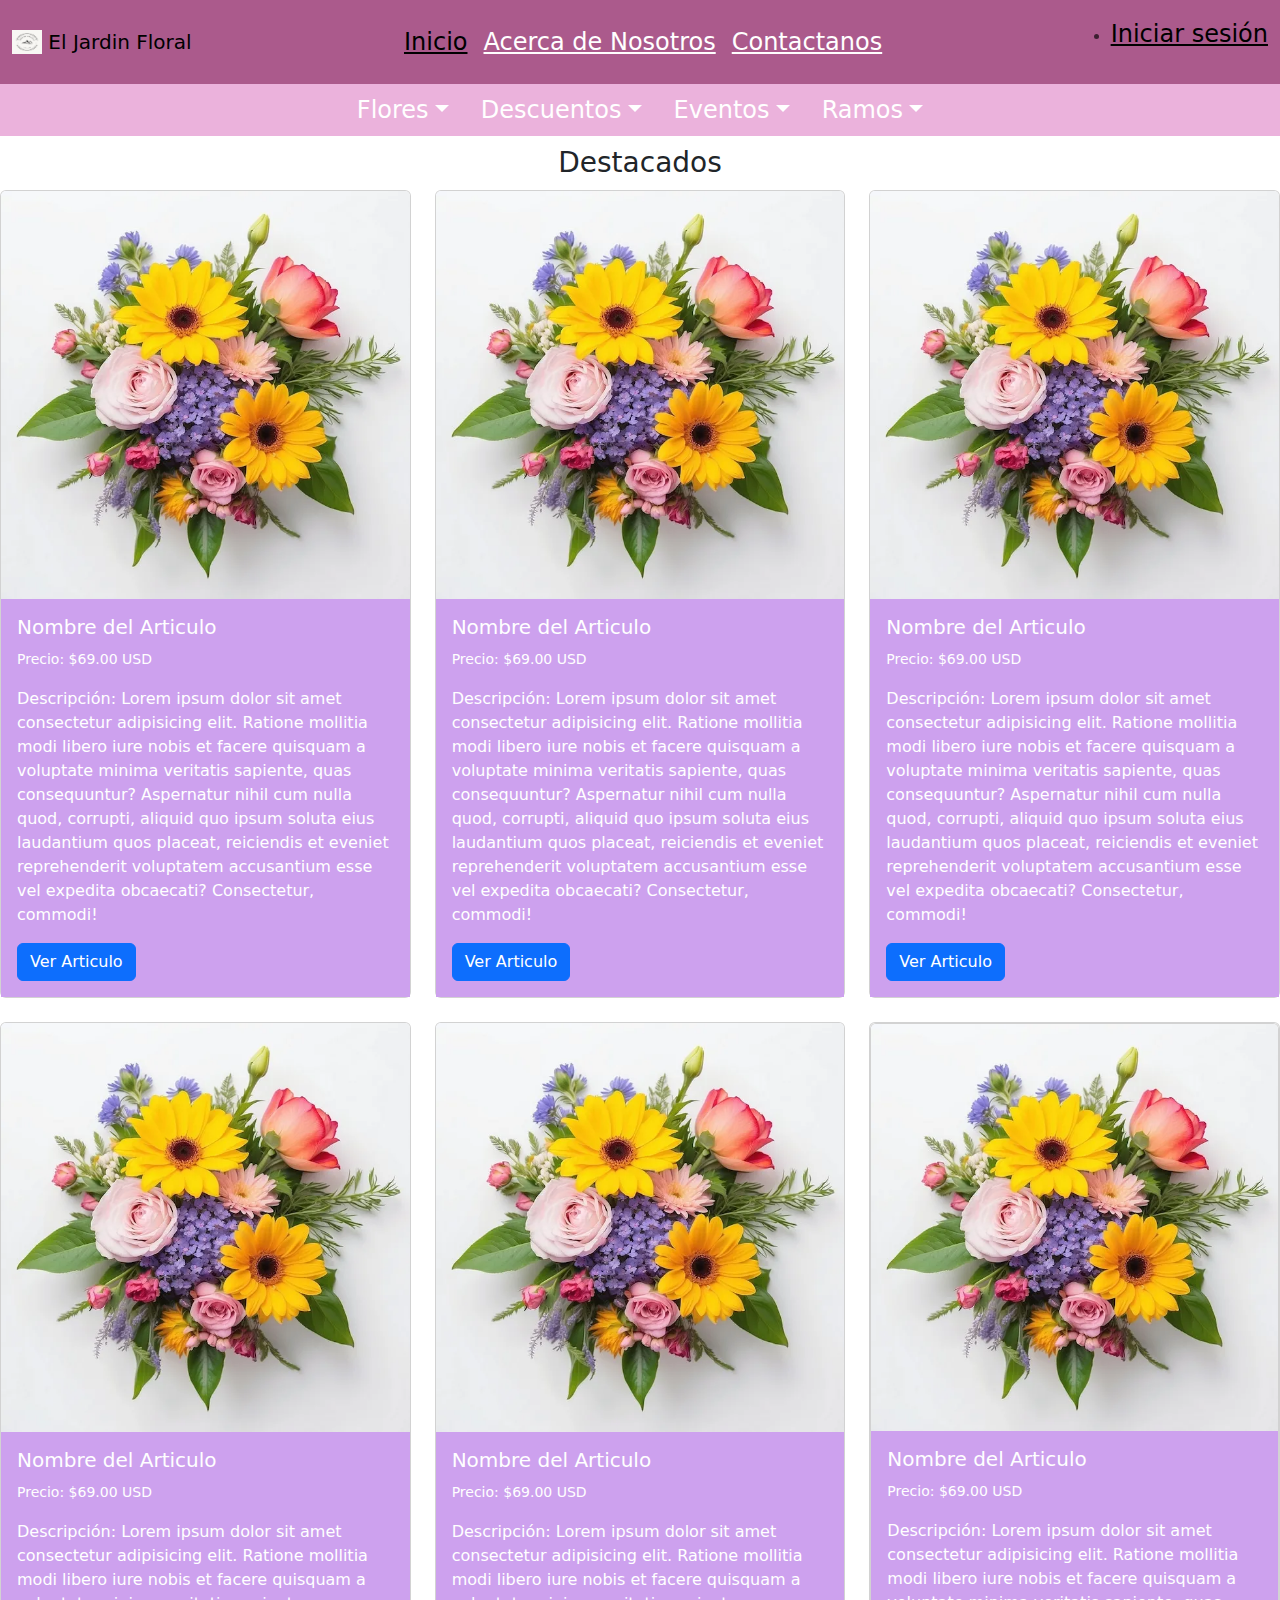
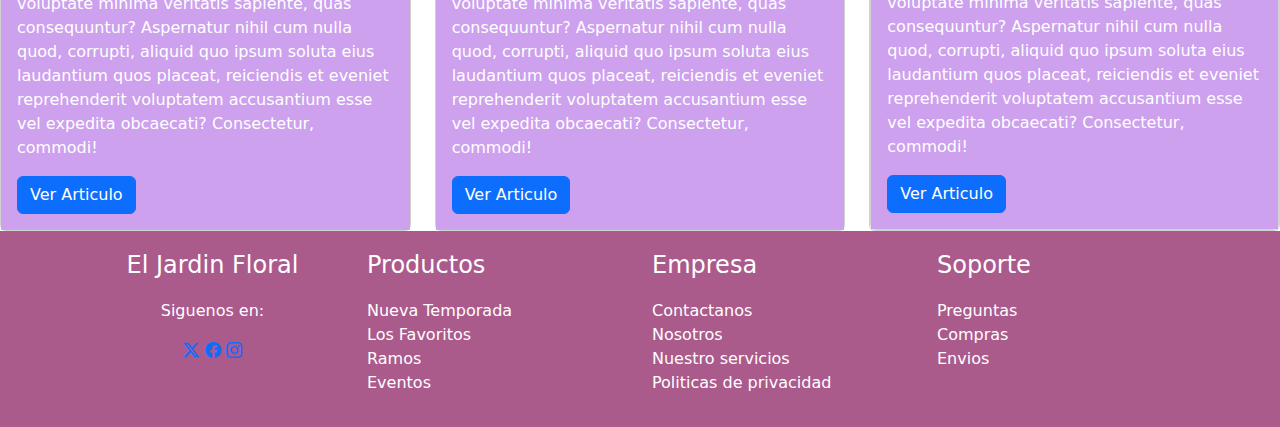
==== index.html @ 9a407a6b "Añadi el diseño inicial de la pagina index, tambien hice parte de la reesctrucutracion de la pagina " ====
<!DOCTYPE html>
<html lang="en">
<head>
    <meta charset="UTF-8">
    <meta name="viewport" content="width=device-width, initial-scale=1.0">
    <title>Inicio</title>
    <!-- Bootstrap CSS -->
    <link href="https://cdn.jsdelivr.net/npm/bootstrap@5.3.0-alpha1/dist/css/bootstrap.min.css" rel="stylesheet">
    <link rel="stylesheet" href="https://cdn.jsdelivr.net/npm/bootstrap-icons@1.11.3/font/bootstrap-icons.min.css">
    <!-- Archivo CSS personalizado -->
    <link rel="stylesheet" href="../CSS/styles.css">
</head>
<body>
    <!-- Section for the main navbar -->
    <!-- I added the sticky-top class because I like more that the navbar is always visible so I don't have to scroll all the way up -->
    <nav class="navbar sticky-top navbar-expand-lg bg-body-tertiary" id="main-navbar">
        <div class="container-fluid">
            <a class="navbar-brand" href="./index.html">
                <!-- The logo image doesn't seem to fit right maybe try to change the width and height properties or change the logo -->
                <img src="./IMG/Logo_Prueba.png" alt="Logo" width="30" height="24" class="d-inline-block align-text-top">
                El Jardin Floral
            </a>
            <!-- The button with class navbar-toggler and its span are elements only visible when the menu collapses when the viewport reduces its size-->
            <button class="navbar-toggler" type="button" data-bs-toggle="collapse" data-bs-target="#navbarNav" aria-controls="navbarNav" aria-expanded="false" aria-label="Toggle navigation">
                <span class="navbar-toggler-icon"></span>
            </button>
            <!-- The elements of the navigation bar begin here -->
            <div class="collapse navbar-collapse" id="navbarNav">
                <ul class="navbar-nav me-auto mb-2 mb-lg-0 mx-auto p-2">
                    <li class="nav-item">
                        <a class="nav-link active main-nav-link" aria-current="page" href="./index.html">Inicio</a>
                    </li>
                    <li class="nav-item">
                        <a class="nav-link main-nav-link" href="./HTML/about.html">Acerca de Nosotros</a>
                    </li>
                    <li class="nav-item">
                        <a class="nav-link main-nav-link" href="#">Contactanos</a>
                    </li>
                </ul>
                <span class="navbar-text">
                    <ul>
                        <li class="nav-item">
                            <a href="#" class="nav-link main-nav-link">Iniciar sesión</a>
                        </li>
                    </ul>
                </span>
            </div>
        </div>
    </nav>
    <!---------------------------->
    <!------------------- Section for the secondary navbar ------------------------>
    <ul class="nav justify-content-center" id="secondary-navbar">
        <li class="nav-item dropdown">
            <a class="nav-link dropdown-toggle secondary-nav-dropmenu" data-bs-toggle="dropdown" href="#" role="button" aria-expanded="false">Flores</a>
            <ul class="dropdown-menu">
              <li><a class="dropdown-item" href="#">Rosas</a></li>
              <li><a class="dropdown-item" href="#">Tulipanes</a></li>
              <li><a class="dropdown-item" href="#">Orquideas</a></li>
              <li><a class="dropdown-item" href="#">Girasoles</a></li>
              <li><hr class="dropdown-divider"></li>
              <li><a class="dropdown-item" href="#">Otras</a></li>
            </ul>
        </li>
        <li class="nav-item dropdown">
            <a class="nav-link dropdown-toggle secondary-nav-dropmenu" data-bs-toggle="dropdown" href="#" role="button" aria-expanded="false">Descuentos</a>
            <ul class="dropdown-menu">
              <li><a class="dropdown-item" href="#">De temporada</a></li>
              <li><a class="dropdown-item" href="#">Locales</a></li>
              <li><hr class="dropdown-divider"></li>
              <li><a class="dropdown-item" href="#">Ultimas existencias</a></li>
            </ul>
        </li>
        <li class="nav-item dropdown">
            <a class="nav-link dropdown-toggle secondary-nav-dropmenu" data-bs-toggle="dropdown" href="#" role="button" aria-expanded="false">Eventos</a>
            <ul class="dropdown-menu">
              <li><a class="dropdown-item" href="#">Boda</a></li>
              <li><a class="dropdown-item" href="#">Baby shower</a></li>
              <li><a class="dropdown-item" href="#">Cumpleaños</a></li>
              <li><a class="dropdown-item" href="#">Primera comunión</a></li>
              <li><hr class="dropdown-divider"></li>
              <li><a class="dropdown-item" href="#">Personalizados</a></li>
            </ul>
        </li>
        <li class="nav-item dropdown">
            <a class="nav-link dropdown-toggle secondary-nav-dropmenu" data-bs-toggle="dropdown" href="#" role="button" aria-expanded="false">Ramos</a>
            <ul class="dropdown-menu">
              <li><a class="dropdown-item" href="#">Colección San Valentin</a></li>
              <li><a class="dropdown-item" href="#">Colección Aniversario</a></li>
              <li><a class="dropdown-item" href="#">Colección Navidad</a></li>
              <li><a class="dropdown-item" href="#">Colección Año Nuevo</a></li>
              <li><hr class="dropdown-divider"></li>
              <li><a class="dropdown-item" href="#">Personalizados</a></li>
            </ul>
        </li>
    </ul>
    <!----------------------------------------------------------------------------->
    <!-------------------- Section for the main title ----------------------------->
    <h3 id="main-title">Destacados</h3>
    <!----------------------------------------------------------------------------->
    <!---------------------Section for the highlight cards of products ------------>
    <div class="row row-cols-1 row-cols-md-3 g-4">
        <div class="col">
            <div class="card h-100">
                <img src="../IMG/producto-prueba.webp" class="card-img-top" alt="Product-image">
                <div class="card-body star-product">
                    <h5 class="card-title">Nombre del Articulo</h5>
                    <p class="card-text"><small class="text-body-secondary star-product">Precio: $69.00 USD</small></p>
                    <p class="card-text">Descripción: Lorem ipsum dolor sit amet consectetur adipisicing elit. Ratione mollitia modi libero iure nobis et facere quisquam a voluptate minima veritatis sapiente, quas consequuntur? Aspernatur nihil cum nulla quod, corrupti, aliquid quo ipsum soluta eius laudantium quos placeat, reiciendis et eveniet reprehenderit voluptatem accusantium esse vel expedita obcaecati? Consectetur, commodi!</p>
                    <a href="#" class="btn btn-primary">Ver Articulo</a>
                </div>
            </div>
        </div>
        <div class="col">
            <div class="card h-100">
                <img src="../IMG/producto-prueba.webp" class="card-img-top" alt="Product-image">
                <div class="card-body star-product">
                    <h5 class="card-title">Nombre del Articulo</h5>
                    <p class="card-text"><small class="text-body-secondary star-product">Precio: $69.00 USD</small></p>
                    <p class="card-text">Descripción: Lorem ipsum dolor sit amet consectetur adipisicing elit. Ratione mollitia modi libero iure nobis et facere quisquam a voluptate minima veritatis sapiente, quas consequuntur? Aspernatur nihil cum nulla quod, corrupti, aliquid quo ipsum soluta eius laudantium quos placeat, reiciendis et eveniet reprehenderit voluptatem accusantium esse vel expedita obcaecati? Consectetur, commodi!</p>
                    <a href="#" class="btn btn-primary">Ver Articulo</a>
                </div>
            </div>
        </div>
        <div class="col">
            <div class="card h-100">
                <img src="../IMG/producto-prueba.webp" class="card-img-top" alt="Product-image">
                <div class="card-body star-product">
                    <h5 class="card-title">Nombre del Articulo</h5>
                    <p class="card-text"><small class="text-body-secondary star-product">Precio: $69.00 USD</small></p>
                    <p class="card-text">Descripción: Lorem ipsum dolor sit amet consectetur adipisicing elit. Ratione mollitia modi libero iure nobis et facere quisquam a voluptate minima veritatis sapiente, quas consequuntur? Aspernatur nihil cum nulla quod, corrupti, aliquid quo ipsum soluta eius laudantium quos placeat, reiciendis et eveniet reprehenderit voluptatem accusantium esse vel expedita obcaecati? Consectetur, commodi!</p>
                    <a href="#" class="btn btn-primary">Ver Articulo</a>
                </div>
            </div>
        </div>
        <div class="col">
            <div class="card h-100">
                <img src="../IMG/producto-prueba.webp" class="card-img-top" alt="Product-image">
                <div class="card-body star-product">
                    <h5 class="card-title">Nombre del Articulo</h5>
                    <p class="card-text"><small class="text-body-secondary star-product">Precio: $69.00 USD</small></p>
                    <p class="card-text">Descripción: Lorem ipsum dolor sit amet consectetur adipisicing elit. Ratione mollitia modi libero iure nobis et facere quisquam a voluptate minima veritatis sapiente, quas consequuntur? Aspernatur nihil cum nulla quod, corrupti, aliquid quo ipsum soluta eius laudantium quos placeat, reiciendis et eveniet reprehenderit voluptatem accusantium esse vel expedita obcaecati? Consectetur, commodi!</p>
                    <a href="#" class="btn btn-primary">Ver Articulo</a>
                </div>
            </div>
        </div>
        <div class="col">
            <div class="card h-100">
                <img src="../IMG/producto-prueba.webp" class="card-img-top" alt="Product-image">
                <div class="card-body star-product">
                    <h5 class="card-title">Nombre del Articulo</h5>
                    <p class="card-text"><small class="text-body-secondary star-product">Precio: $69.00 USD</small></p>
                    <p class="card-text">Descripción: Lorem ipsum dolor sit amet consectetur adipisicing elit. Ratione mollitia modi libero iure nobis et facere quisquam a voluptate minima veritatis sapiente, quas consequuntur? Aspernatur nihil cum nulla quod, corrupti, aliquid quo ipsum soluta eius laudantium quos placeat, reiciendis et eveniet reprehenderit voluptatem accusantium esse vel expedita obcaecati? Consectetur, commodi!</p>
                    <a href="#" class="btn btn-primary">Ver Articulo</a>
                </div>
            </div>
        </div>
        <div class="col">
            <div class="card h-100">
                <div class="card h-100">
                    <img src="../IMG/producto-prueba.webp" class="card-img-top" alt="Product-image">
                    <div class="card-body star-product">
                        <h5 class="card-title">Nombre del Articulo</h5>
                        <p class="card-text"><small class="text-body-secondary star-product">Precio: $69.00 USD</small></p>
                        <p class="card-text">Descripción: Lorem ipsum dolor sit amet consectetur adipisicing elit. Ratione mollitia modi libero iure nobis et facere quisquam a voluptate minima veritatis sapiente, quas consequuntur? Aspernatur nihil cum nulla quod, corrupti, aliquid quo ipsum soluta eius laudantium quos placeat, reiciendis et eveniet reprehenderit voluptatem accusantium esse vel expedita obcaecati? Consectetur, commodi!</p>
                        <a href="#" class="btn btn-primary">Ver Articulo</a>
                    </div>
                </div>
            </div>
        </div>
    </div>
    <!----------------------------------------------------------------------------->
    <!------------- Footer ---------->
    <footer class="text-white text-center py-3" id="general-footer">
        <div class="container">
            <div class="row">
                <div class="col-md-3">
                    <!-- Footer content 1 Social Media Content-->
                    <p class="footer-content-title">El Jardin Floral</p>
                    <p>Siguenos en: </p>
                    <a href="#" class="bi bi-twitter-x"></a>
                    <a href="#" class="bi bi-facebook"></a>
                    <a href="#" class="bi bi-instagram"></a>
                </div>
                <div class="col-md-3 footer-content">
                    <!-- Footer content 2 Product Content-->
                    <p class="footer-content-title">Productos</p>
                    <ul class="list-unstyled">
                        <li><a class="footer-link" href="#">Nueva Temporada</a></li>
                        <li><a class="footer-link" href="#">Los Favoritos</a></li>
                        <li><a class="footer-link" href="#">Ramos</a></li>
                        <li><a class="footer-link" href="#">Eventos</a></li>
                    </ul>
                </div>
                <div class="col-md-3 footer-content">
                    <!-- Footer content 3 Company Content-->
                    <p class="footer-content-title">Empresa</p>
                    <ul class="list-unstyled">
                        <li><a class="footer-link" href="#">Contactanos</a></li>
                        <li><a class="footer-link" href="#">Nosotros</a></li>
                        <li><a class="footer-link" href="#">Nuestro servicios</a></li>
                        <li><a class="footer-link" href="#">Politicas de privacidad</a></li>
                    </ul>
                </div>
                <div class="col-md-3 footer-content">
                    <!-- Footer content 4 Support Content-->
                    <p class="footer-content-title">Soporte</p>
                    <ul class="list-unstyled">
                        <li><a class="footer-link" href="#">Preguntas</a></li>
                        <li><a class="footer-link" href="#">Compras</a></li>
                        <li><a class="footer-link" href="#">Envios</a></li>
                    </ul>
                </div>
            </div>
        </div>
    </footer>
    <!------------------------------->
    <!-- Bootstrap JS -->
    <script src="https://cdn.jsdelivr.net/npm/bootstrap@5.3.0-alpha1/dist/js/bootstrap.bundle.min.js"></script>
    <!-- Animaciones personalizadas -->
    <script>
        document.addEventListener("DOMContentLoaded", () => {
            const headers = document.querySelectorAll("h3");
            headers.forEach((header) => {
                header.addEventListener("mouseover", () => {
                    header.style.transform = "scale(1.1)";
                    header.style.transition = "transform 0.3s";
                });
                header.addEventListener("mouseout", () => {
                    header.style.transform = "scale(1)";
                });
            });
        });
    </script>
</body>
</html>
---- CSS/styles.css ----
#main-navbar{
    background-color: #AB5A8C !important;
}
#secondary-navbar{
    background-color: #EBB2DC !important;
}
#general-footer{
    background-color: #AB5A8C;
}
#main-title{
    text-align: center;
    margin: 10px;
}

.footer-content{
    text-align: left;
}
.footer-content-title{
    font-size: x-large;
}
.footer-link{
    color: white;
    text-decoration: none;
}
.github-btn{
    background-color: #AB5A8C;
}
.github-btn:hover{
    background-color: #AB5A8C;
}
.in-btn{
    background-color: #EBB2DC;
}
.in-btn:hover{
    background-color: #EBB2DC;
}
.star-product{
    color: white !important;
    background-color: #CDA1EE;
}
.main-nav-link{
    color: white;
    text-decoration: underline;
    font-size: x-large;
}
.secondary-nav-dropmenu{
    color: white !important;
    text-decoration: none;
    font-size: x-large;
}
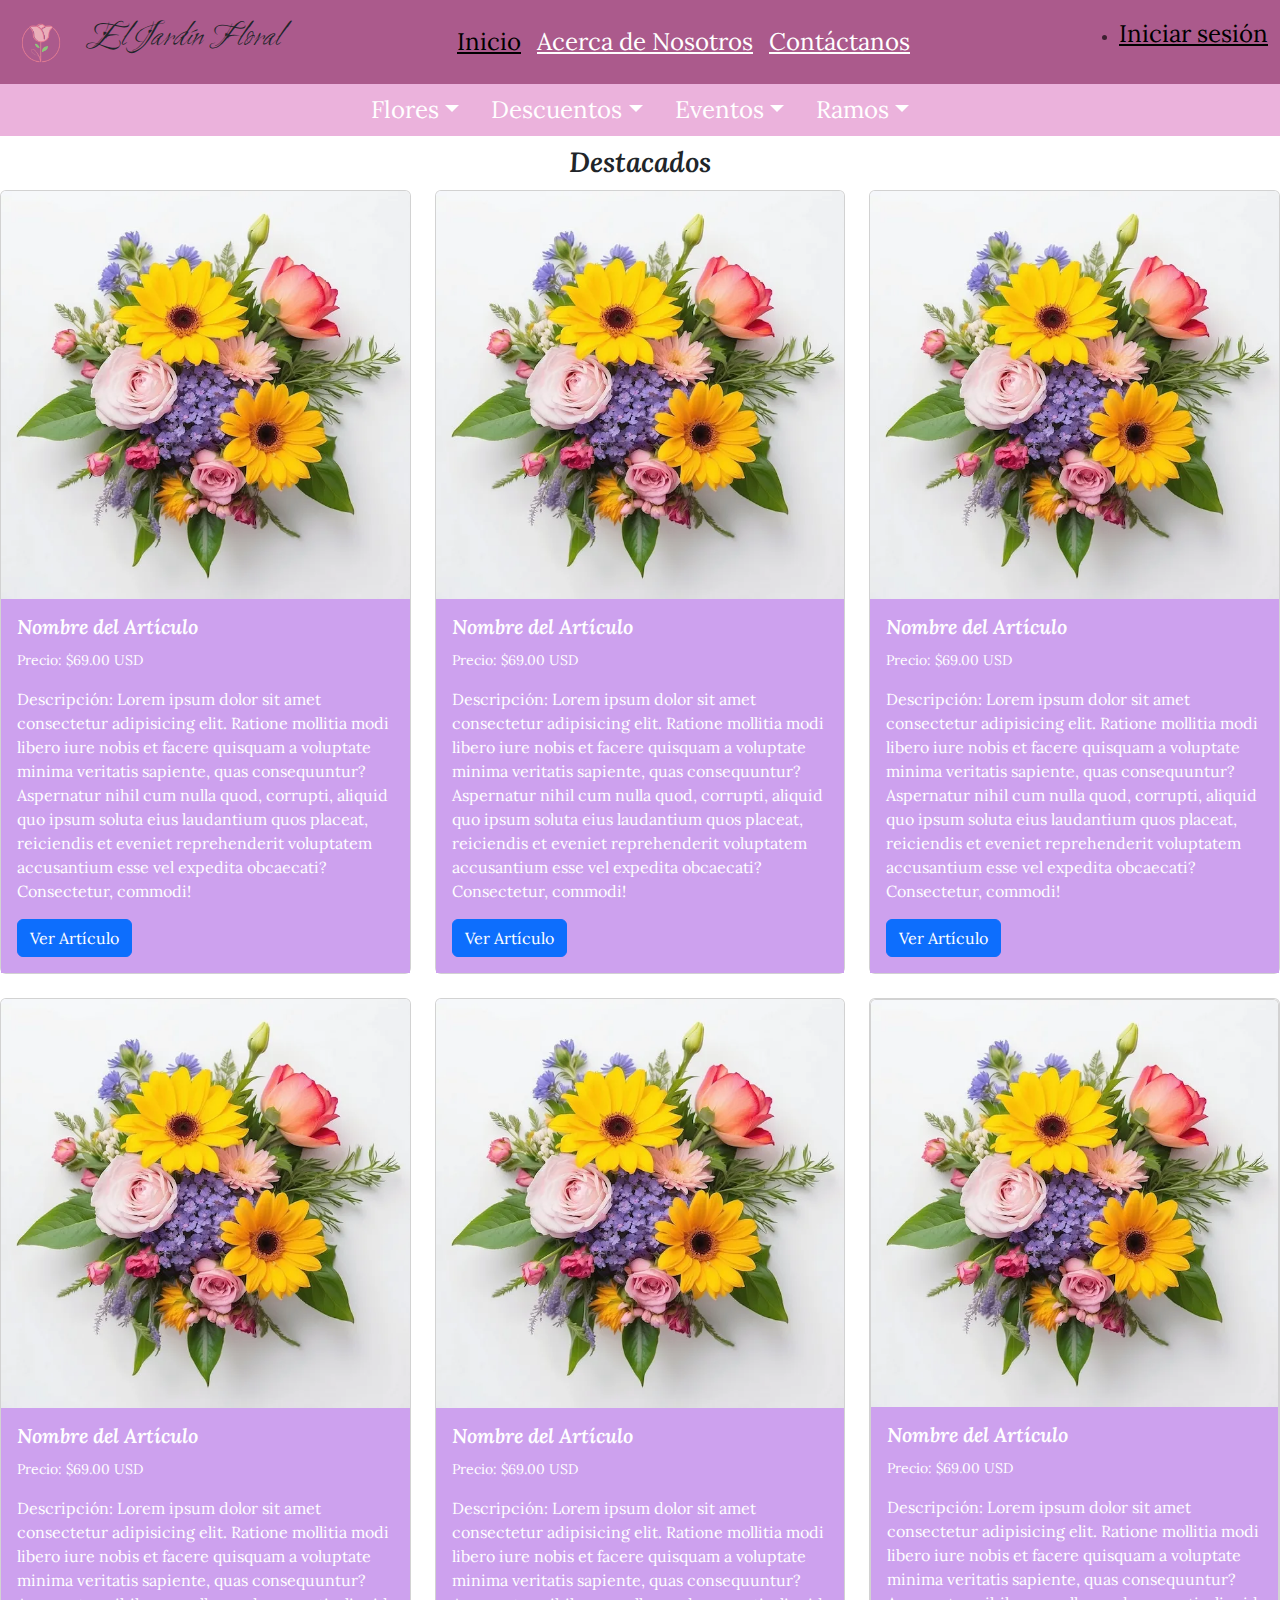
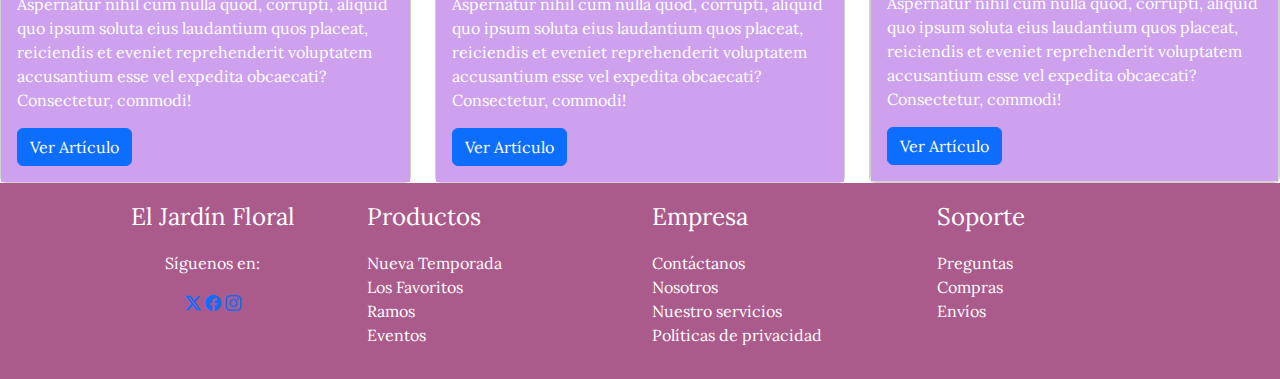
==== commit f215f134: "Se agrega logo, estilos de tipografía y se corrige ortografía de footer" ====
--- a/index.html
+++ b/index.html
@@ -7,6 +7,11 @@
     <!-- Bootstrap CSS -->
     <link href="https://cdn.jsdelivr.net/npm/bootstrap@5.3.0-alpha1/dist/css/bootstrap.min.css" rel="stylesheet">
     <link rel="stylesheet" href="https://cdn.jsdelivr.net/npm/bootstrap-icons@1.11.3/font/bootstrap-icons.min.css">
+    <link href="https://fonts.googleapis.com/css2?family=Lora:ital,wght@0,400;0,700;1,600&display=swap" rel="stylesheet">
+    <link href="https://fonts.googleapis.com/css2?family=Lora:ital,wght@0,400;1,600&display=swap" rel="stylesheet">
+    <link href="https://fonts.googleapis.com/css2?family=Love+Light:wght@400&display=swap" rel="stylesheet">
+    <link rel="icon" href="./IMG/favicon.ico" type="image/x-icon">
+
     <!-- Archivo CSS personalizado -->
     <link rel="stylesheet" href="../CSS/styles.css">
 </head>
@@ -17,9 +22,9 @@
         <div class="container-fluid">
             <a class="navbar-brand" href="./index.html">
                 <!-- The logo image doesn't seem to fit right maybe try to change the width and height properties or change the logo -->
-                <img src="./IMG/Logo_Prueba.png" alt="Logo" width="30" height="24" class="d-inline-block align-text-top">
-                El Jardin Floral
+                <img src="./IMG/LogoJardinDeFlores.webp" alt="Logo" width="58" height="48" class="d-inline-block align-text-top">
             </a>
+            <h1 id="titulo-logo">El Jardín Floral</h1>
             <!-- The button with class navbar-toggler and its span are elements only visible when the menu collapses when the viewport reduces its size-->
             <button class="navbar-toggler" type="button" data-bs-toggle="collapse" data-bs-target="#navbarNav" aria-controls="navbarNav" aria-expanded="false" aria-label="Toggle navigation">
                 <span class="navbar-toggler-icon"></span>
@@ -34,7 +39,7 @@
                         <a class="nav-link main-nav-link" href="./HTML/about.html">Acerca de Nosotros</a>
                     </li>
                     <li class="nav-item">
-                        <a class="nav-link main-nav-link" href="#">Contactanos</a>
+                        <a class="nav-link main-nav-link" href="#">Contáctanos</a>
                     </li>
                 </ul>
                 <span class="navbar-text">
@@ -67,7 +72,7 @@
               <li><a class="dropdown-item" href="#">De temporada</a></li>
               <li><a class="dropdown-item" href="#">Locales</a></li>
               <li><hr class="dropdown-divider"></li>
-              <li><a class="dropdown-item" href="#">Ultimas existencias</a></li>
+              <li><a class="dropdown-item" href="#">últimas existencias</a></li>
             </ul>
         </li>
         <li class="nav-item dropdown">
@@ -103,54 +108,54 @@
             <div class="card h-100">
                 <img src="../IMG/producto-prueba.webp" class="card-img-top" alt="Product-image">
                 <div class="card-body star-product">
-                    <h5 class="card-title">Nombre del Articulo</h5>
-                    <p class="card-text"><small class="text-body-secondary star-product">Precio: $69.00 USD</small></p>
-                    <p class="card-text">Descripción: Lorem ipsum dolor sit amet consectetur adipisicing elit. Ratione mollitia modi libero iure nobis et facere quisquam a voluptate minima veritatis sapiente, quas consequuntur? Aspernatur nihil cum nulla quod, corrupti, aliquid quo ipsum soluta eius laudantium quos placeat, reiciendis et eveniet reprehenderit voluptatem accusantium esse vel expedita obcaecati? Consectetur, commodi!</p>
-                    <a href="#" class="btn btn-primary">Ver Articulo</a>
-                </div>
-            </div>
-        </div>
-        <div class="col">
-            <div class="card h-100">
-                <img src="../IMG/producto-prueba.webp" class="card-img-top" alt="Product-image">
-                <div class="card-body star-product">
-                    <h5 class="card-title">Nombre del Articulo</h5>
-                    <p class="card-text"><small class="text-body-secondary star-product">Precio: $69.00 USD</small></p>
-                    <p class="card-text">Descripción: Lorem ipsum dolor sit amet consectetur adipisicing elit. Ratione mollitia modi libero iure nobis et facere quisquam a voluptate minima veritatis sapiente, quas consequuntur? Aspernatur nihil cum nulla quod, corrupti, aliquid quo ipsum soluta eius laudantium quos placeat, reiciendis et eveniet reprehenderit voluptatem accusantium esse vel expedita obcaecati? Consectetur, commodi!</p>
-                    <a href="#" class="btn btn-primary">Ver Articulo</a>
-                </div>
-            </div>
-        </div>
-        <div class="col">
-            <div class="card h-100">
-                <img src="../IMG/producto-prueba.webp" class="card-img-top" alt="Product-image">
-                <div class="card-body star-product">
-                    <h5 class="card-title">Nombre del Articulo</h5>
-                    <p class="card-text"><small class="text-body-secondary star-product">Precio: $69.00 USD</small></p>
-                    <p class="card-text">Descripción: Lorem ipsum dolor sit amet consectetur adipisicing elit. Ratione mollitia modi libero iure nobis et facere quisquam a voluptate minima veritatis sapiente, quas consequuntur? Aspernatur nihil cum nulla quod, corrupti, aliquid quo ipsum soluta eius laudantium quos placeat, reiciendis et eveniet reprehenderit voluptatem accusantium esse vel expedita obcaecati? Consectetur, commodi!</p>
-                    <a href="#" class="btn btn-primary">Ver Articulo</a>
-                </div>
-            </div>
-        </div>
-        <div class="col">
-            <div class="card h-100">
-                <img src="../IMG/producto-prueba.webp" class="card-img-top" alt="Product-image">
-                <div class="card-body star-product">
-                    <h5 class="card-title">Nombre del Articulo</h5>
-                    <p class="card-text"><small class="text-body-secondary star-product">Precio: $69.00 USD</small></p>
-                    <p class="card-text">Descripción: Lorem ipsum dolor sit amet consectetur adipisicing elit. Ratione mollitia modi libero iure nobis et facere quisquam a voluptate minima veritatis sapiente, quas consequuntur? Aspernatur nihil cum nulla quod, corrupti, aliquid quo ipsum soluta eius laudantium quos placeat, reiciendis et eveniet reprehenderit voluptatem accusantium esse vel expedita obcaecati? Consectetur, commodi!</p>
-                    <a href="#" class="btn btn-primary">Ver Articulo</a>
-                </div>
-            </div>
-        </div>
-        <div class="col">
-            <div class="card h-100">
-                <img src="../IMG/producto-prueba.webp" class="card-img-top" alt="Product-image">
-                <div class="card-body star-product">
-                    <h5 class="card-title">Nombre del Articulo</h5>
-                    <p class="card-text"><small class="text-body-secondary star-product">Precio: $69.00 USD</small></p>
-                    <p class="card-text">Descripción: Lorem ipsum dolor sit amet consectetur adipisicing elit. Ratione mollitia modi libero iure nobis et facere quisquam a voluptate minima veritatis sapiente, quas consequuntur? Aspernatur nihil cum nulla quod, corrupti, aliquid quo ipsum soluta eius laudantium quos placeat, reiciendis et eveniet reprehenderit voluptatem accusantium esse vel expedita obcaecati? Consectetur, commodi!</p>
-                    <a href="#" class="btn btn-primary">Ver Articulo</a>
+                    <h5 class="card-title">Nombre del Artículo</h5>
+                    <p class="card-text"><small class="text-body-secondary star-product">Precio: $69.00 USD</small></p>
+                    <p class="card-text">Descripción: Lorem ipsum dolor sit amet consectetur adipisicing elit. Ratione mollitia modi libero iure nobis et facere quisquam a voluptate minima veritatis sapiente, quas consequuntur? Aspernatur nihil cum nulla quod, corrupti, aliquid quo ipsum soluta eius laudantium quos placeat, reiciendis et eveniet reprehenderit voluptatem accusantium esse vel expedita obcaecati? Consectetur, commodi!</p>
+                    <a href="#" class="btn btn-primary">Ver Artículo</a>
+                </div>
+            </div>
+        </div>
+        <div class="col">
+            <div class="card h-100">
+                <img src="../IMG/producto-prueba.webp" class="card-img-top" alt="Product-image">
+                <div class="card-body star-product">
+                    <h5 class="card-title">Nombre del Artículo</h5>
+                    <p class="card-text"><small class="text-body-secondary star-product">Precio: $69.00 USD</small></p>
+                    <p class="card-text">Descripción: Lorem ipsum dolor sit amet consectetur adipisicing elit. Ratione mollitia modi libero iure nobis et facere quisquam a voluptate minima veritatis sapiente, quas consequuntur? Aspernatur nihil cum nulla quod, corrupti, aliquid quo ipsum soluta eius laudantium quos placeat, reiciendis et eveniet reprehenderit voluptatem accusantium esse vel expedita obcaecati? Consectetur, commodi!</p>
+                    <a href="#" class="btn btn-primary">Ver Artículo</a>
+                </div>
+            </div>
+        </div>
+        <div class="col">
+            <div class="card h-100">
+                <img src="../IMG/producto-prueba.webp" class="card-img-top" alt="Product-image">
+                <div class="card-body star-product">
+                    <h5 class="card-title">Nombre del Artículo</h5>
+                    <p class="card-text"><small class="text-body-secondary star-product">Precio: $69.00 USD</small></p>
+                    <p class="card-text">Descripción: Lorem ipsum dolor sit amet consectetur adipisicing elit. Ratione mollitia modi libero iure nobis et facere quisquam a voluptate minima veritatis sapiente, quas consequuntur? Aspernatur nihil cum nulla quod, corrupti, aliquid quo ipsum soluta eius laudantium quos placeat, reiciendis et eveniet reprehenderit voluptatem accusantium esse vel expedita obcaecati? Consectetur, commodi!</p>
+                    <a href="#" class="btn btn-primary">Ver Artículo</a>
+                </div>
+            </div>
+        </div>
+        <div class="col">
+            <div class="card h-100">
+                <img src="../IMG/producto-prueba.webp" class="card-img-top" alt="Product-image">
+                <div class="card-body star-product">
+                    <h5 class="card-title">Nombre del Artículo</h5>
+                    <p class="card-text"><small class="text-body-secondary star-product">Precio: $69.00 USD</small></p>
+                    <p class="card-text">Descripción: Lorem ipsum dolor sit amet consectetur adipisicing elit. Ratione mollitia modi libero iure nobis et facere quisquam a voluptate minima veritatis sapiente, quas consequuntur? Aspernatur nihil cum nulla quod, corrupti, aliquid quo ipsum soluta eius laudantium quos placeat, reiciendis et eveniet reprehenderit voluptatem accusantium esse vel expedita obcaecati? Consectetur, commodi!</p>
+                    <a href="#" class="btn btn-primary">Ver Artículo</a>
+                </div>
+            </div>
+        </div>
+        <div class="col">
+            <div class="card h-100">
+                <img src="../IMG/producto-prueba.webp" class="card-img-top" alt="Product-image">
+                <div class="card-body star-product">
+                    <h5 class="card-title">Nombre del Artículo</h5>
+                    <p class="card-text"><small class="text-body-secondary star-product">Precio: $69.00 USD</small></p>
+                    <p class="card-text">Descripción: Lorem ipsum dolor sit amet consectetur adipisicing elit. Ratione mollitia modi libero iure nobis et facere quisquam a voluptate minima veritatis sapiente, quas consequuntur? Aspernatur nihil cum nulla quod, corrupti, aliquid quo ipsum soluta eius laudantium quos placeat, reiciendis et eveniet reprehenderit voluptatem accusantium esse vel expedita obcaecati? Consectetur, commodi!</p>
+                    <a href="#" class="btn btn-primary">Ver Artículo</a>
                 </div>
             </div>
         </div>
@@ -159,10 +164,10 @@
                 <div class="card h-100">
                     <img src="../IMG/producto-prueba.webp" class="card-img-top" alt="Product-image">
                     <div class="card-body star-product">
-                        <h5 class="card-title">Nombre del Articulo</h5>
+                        <h5 class="card-title">Nombre del Artículo</h5>
                         <p class="card-text"><small class="text-body-secondary star-product">Precio: $69.00 USD</small></p>
                         <p class="card-text">Descripción: Lorem ipsum dolor sit amet consectetur adipisicing elit. Ratione mollitia modi libero iure nobis et facere quisquam a voluptate minima veritatis sapiente, quas consequuntur? Aspernatur nihil cum nulla quod, corrupti, aliquid quo ipsum soluta eius laudantium quos placeat, reiciendis et eveniet reprehenderit voluptatem accusantium esse vel expedita obcaecati? Consectetur, commodi!</p>
-                        <a href="#" class="btn btn-primary">Ver Articulo</a>
+                        <a href="#" class="btn btn-primary">Ver Artículo</a>
                     </div>
                 </div>
             </div>
@@ -175,8 +180,8 @@
             <div class="row">
                 <div class="col-md-3">
                     <!-- Footer content 1 Social Media Content-->
-                    <p class="footer-content-title">El Jardin Floral</p>
-                    <p>Siguenos en: </p>
+                    <p class="footer-content-title">El Jardín Floral</p>
+                    <p>Síguenos en: </p>
                     <a href="#" class="bi bi-twitter-x"></a>
                     <a href="#" class="bi bi-facebook"></a>
                     <a href="#" class="bi bi-instagram"></a>
@@ -195,10 +200,10 @@
                     <!-- Footer content 3 Company Content-->
                     <p class="footer-content-title">Empresa</p>
                     <ul class="list-unstyled">
-                        <li><a class="footer-link" href="#">Contactanos</a></li>
+                        <li><a class="footer-link" href="#">Contáctanos</a></li>
                         <li><a class="footer-link" href="#">Nosotros</a></li>
                         <li><a class="footer-link" href="#">Nuestro servicios</a></li>
-                        <li><a class="footer-link" href="#">Politicas de privacidad</a></li>
+                        <li><a class="footer-link" href="#">Políticas de privacidad</a></li>
                     </ul>
                 </div>
                 <div class="col-md-3 footer-content">
@@ -207,7 +212,7 @@
                     <ul class="list-unstyled">
                         <li><a class="footer-link" href="#">Preguntas</a></li>
                         <li><a class="footer-link" href="#">Compras</a></li>
-                        <li><a class="footer-link" href="#">Envios</a></li>
+                        <li><a class="footer-link" href="#">Envíos</a></li>
                     </ul>
                 </div>
             </div>
--- a/CSS/styles.css
+++ b/CSS/styles.css
@@ -1,3 +1,30 @@
+/* Lora Regular 400 al resto de la página */
+body {
+    font-family: 'Lora', serif;
+    font-weight: 400;
+    font-style: normal;
+}
+  
+  /* Lora SemiBold 600 Italic para titulos y encabezados  */
+h2, h3, h4, h5, h6 {
+font-family: 'Lora', serif;
+font-style: italic;
+font-weight: 600;
+}
+/* Estilo único para h1 */
+h1 {
+    font-family: 'Lora', serif;
+    font-style: italic;
+    font-weight: 600;
+    font-size: 40px; /* Más grande que otros encabezados */
+}
+/* Love ligth solo para letra del logo */
+#titulo-logo {
+    font-family: 'Love Light', sans-serif;
+    font-weight: normal; 
+    font-size: 35px;
+}
+
 #main-navbar{
     background-color: #AB5A8C !important;
 }
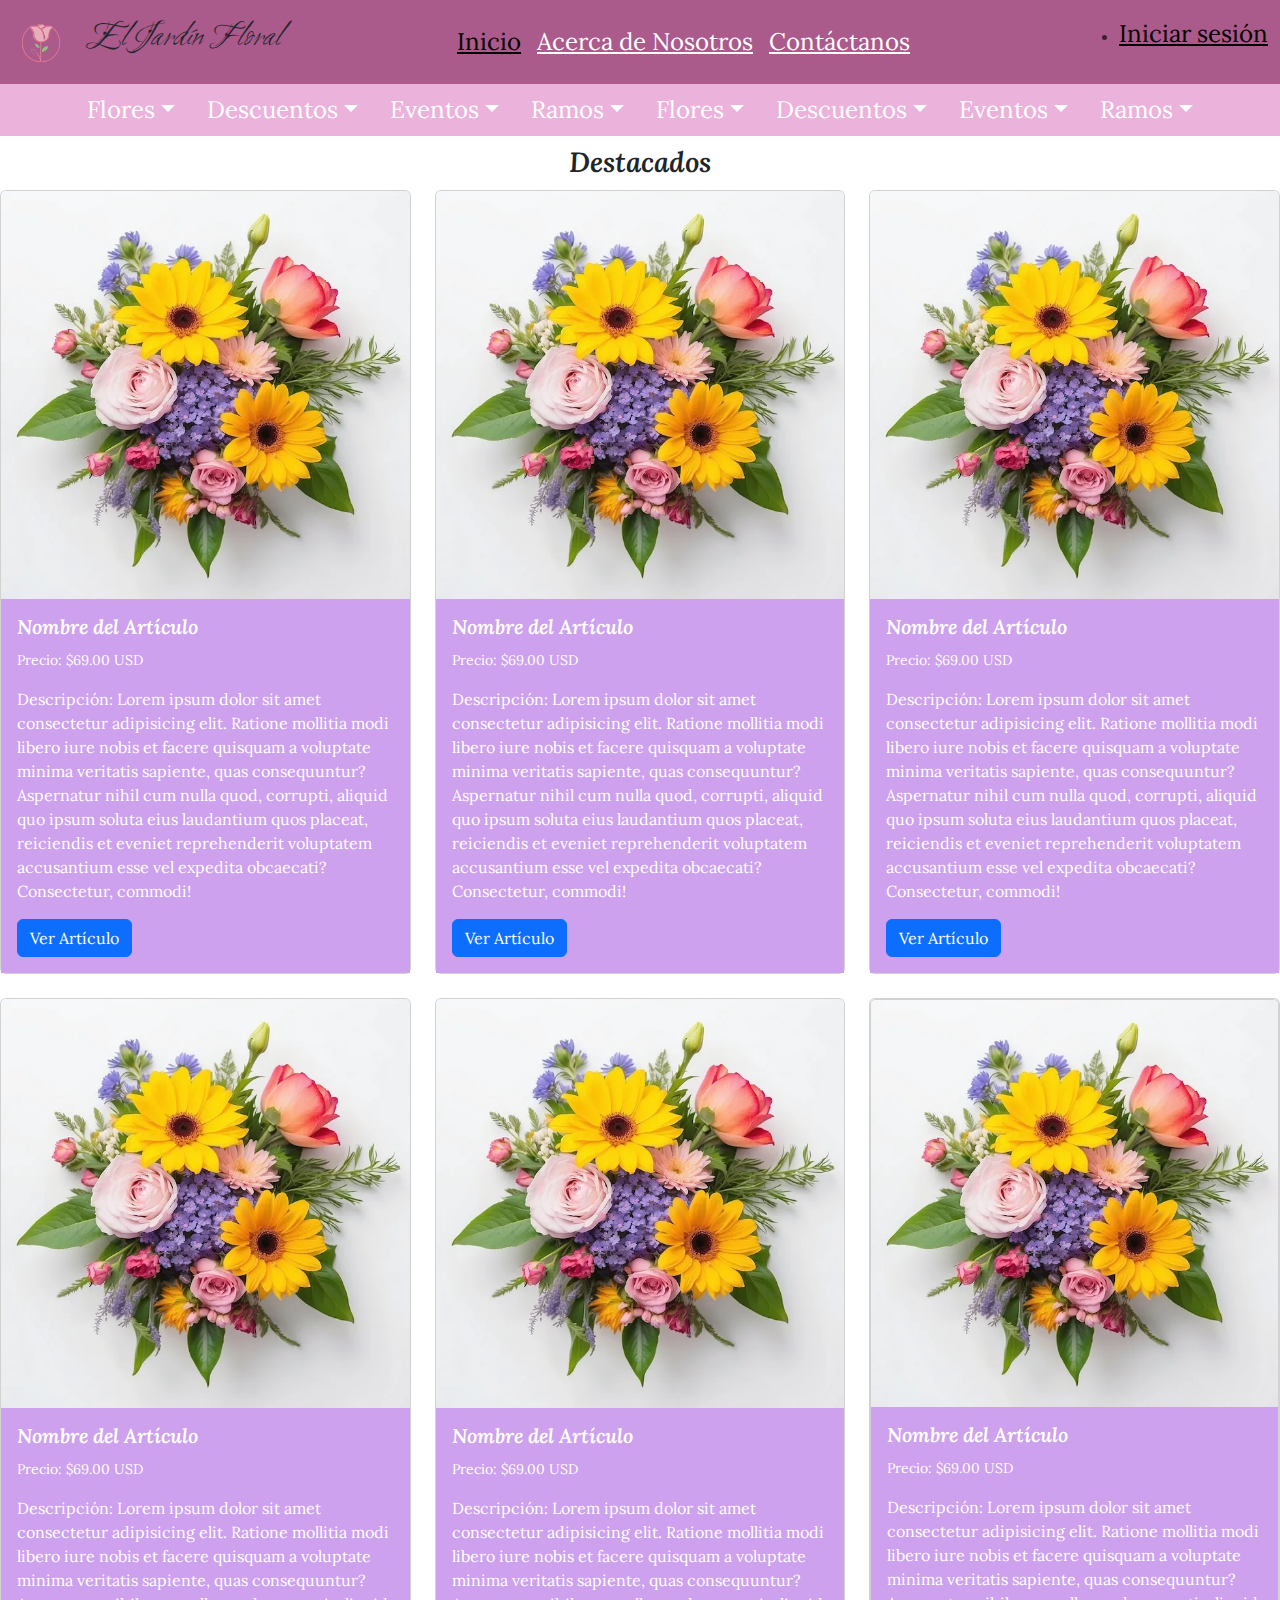
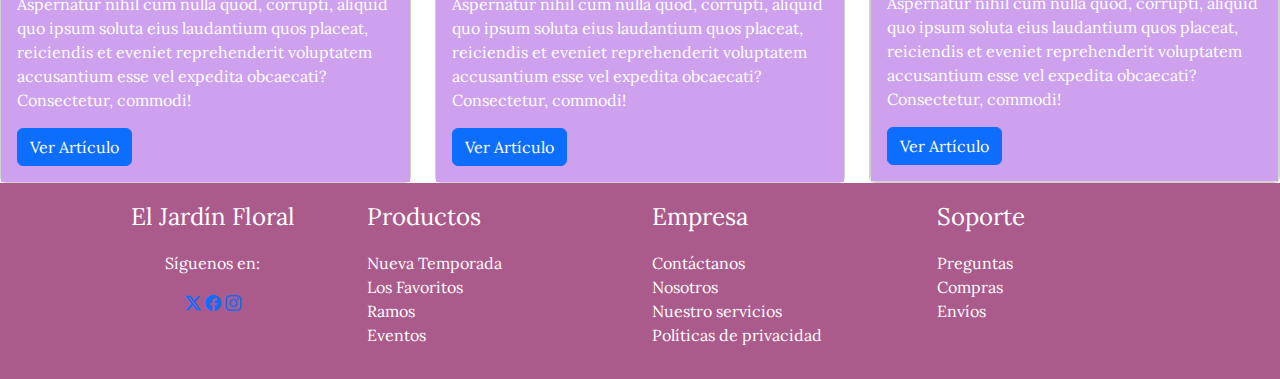
==== commit a61e5f8e: "Subo primeros cambios en el index y contacto para tener una plantilla mas estandar" ====
--- a/index.html
+++ b/index.html
@@ -18,40 +18,7 @@
 <body>
     <!-- Section for the main navbar -->
     <!-- I added the sticky-top class because I like more that the navbar is always visible so I don't have to scroll all the way up -->
-    <nav class="navbar sticky-top navbar-expand-lg bg-body-tertiary" id="main-navbar">
-        <div class="container-fluid">
-            <a class="navbar-brand" href="./index.html">
-                <!-- The logo image doesn't seem to fit right maybe try to change the width and height properties or change the logo -->
-                <img src="./IMG/LogoJardinDeFlores.webp" alt="Logo" width="58" height="48" class="d-inline-block align-text-top">
-            </a>
-            <h1 id="titulo-logo">El Jardín Floral</h1>
-            <!-- The button with class navbar-toggler and its span are elements only visible when the menu collapses when the viewport reduces its size-->
-            <button class="navbar-toggler" type="button" data-bs-toggle="collapse" data-bs-target="#navbarNav" aria-controls="navbarNav" aria-expanded="false" aria-label="Toggle navigation">
-                <span class="navbar-toggler-icon"></span>
-            </button>
-            <!-- The elements of the navigation bar begin here -->
-            <div class="collapse navbar-collapse" id="navbarNav">
-                <ul class="navbar-nav me-auto mb-2 mb-lg-0 mx-auto p-2">
-                    <li class="nav-item">
-                        <a class="nav-link active main-nav-link" aria-current="page" href="./index.html">Inicio</a>
-                    </li>
-                    <li class="nav-item">
-                        <a class="nav-link main-nav-link" href="./HTML/about.html">Acerca de Nosotros</a>
-                    </li>
-                    <li class="nav-item">
-                        <a class="nav-link main-nav-link" href="#">Contáctanos</a>
-                    </li>
-                </ul>
-                <span class="navbar-text">
-                    <ul>
-                        <li class="nav-item">
-                            <a href="#" class="nav-link main-nav-link">Iniciar sesión</a>
-                        </li>
-                    </ul>
-                </span>
-            </div>
-        </div>
-    </nav>
+    <nav class="navbar sticky-top navbar-expand-lg bg-body-tertiary" id="main-navbar"></nav>
     <!---------------------------->
     <!------------------- Section for the secondary navbar ------------------------>
     <ul class="nav justify-content-center" id="secondary-navbar">
@@ -175,52 +142,12 @@
     </div>
     <!----------------------------------------------------------------------------->
     <!------------- Footer ---------->
-    <footer class="text-white text-center py-3" id="general-footer">
-        <div class="container">
-            <div class="row">
-                <div class="col-md-3">
-                    <!-- Footer content 1 Social Media Content-->
-                    <p class="footer-content-title">El Jardín Floral</p>
-                    <p>Síguenos en: </p>
-                    <a href="#" class="bi bi-twitter-x"></a>
-                    <a href="#" class="bi bi-facebook"></a>
-                    <a href="#" class="bi bi-instagram"></a>
-                </div>
-                <div class="col-md-3 footer-content">
-                    <!-- Footer content 2 Product Content-->
-                    <p class="footer-content-title">Productos</p>
-                    <ul class="list-unstyled">
-                        <li><a class="footer-link" href="#">Nueva Temporada</a></li>
-                        <li><a class="footer-link" href="#">Los Favoritos</a></li>
-                        <li><a class="footer-link" href="#">Ramos</a></li>
-                        <li><a class="footer-link" href="#">Eventos</a></li>
-                    </ul>
-                </div>
-                <div class="col-md-3 footer-content">
-                    <!-- Footer content 3 Company Content-->
-                    <p class="footer-content-title">Empresa</p>
-                    <ul class="list-unstyled">
-                        <li><a class="footer-link" href="#">Contáctanos</a></li>
-                        <li><a class="footer-link" href="#">Nosotros</a></li>
-                        <li><a class="footer-link" href="#">Nuestro servicios</a></li>
-                        <li><a class="footer-link" href="#">Políticas de privacidad</a></li>
-                    </ul>
-                </div>
-                <div class="col-md-3 footer-content">
-                    <!-- Footer content 4 Support Content-->
-                    <p class="footer-content-title">Soporte</p>
-                    <ul class="list-unstyled">
-                        <li><a class="footer-link" href="#">Preguntas</a></li>
-                        <li><a class="footer-link" href="#">Compras</a></li>
-                        <li><a class="footer-link" href="#">Envíos</a></li>
-                    </ul>
-                </div>
-            </div>
-        </div>
-    </footer>
+    <footer class="text-white text-center py-3" id="general-footer"></footer>
     <!------------------------------->
     <!-- Bootstrap JS -->
     <script src="https://cdn.jsdelivr.net/npm/bootstrap@5.3.0-alpha1/dist/js/bootstrap.bundle.min.js"></script>
+    <!-- Navigation JS -->
+    <script src="./JS/app.js"></script>
     <!-- Animaciones personalizadas -->
     <script>
         document.addEventListener("DOMContentLoaded", () => {
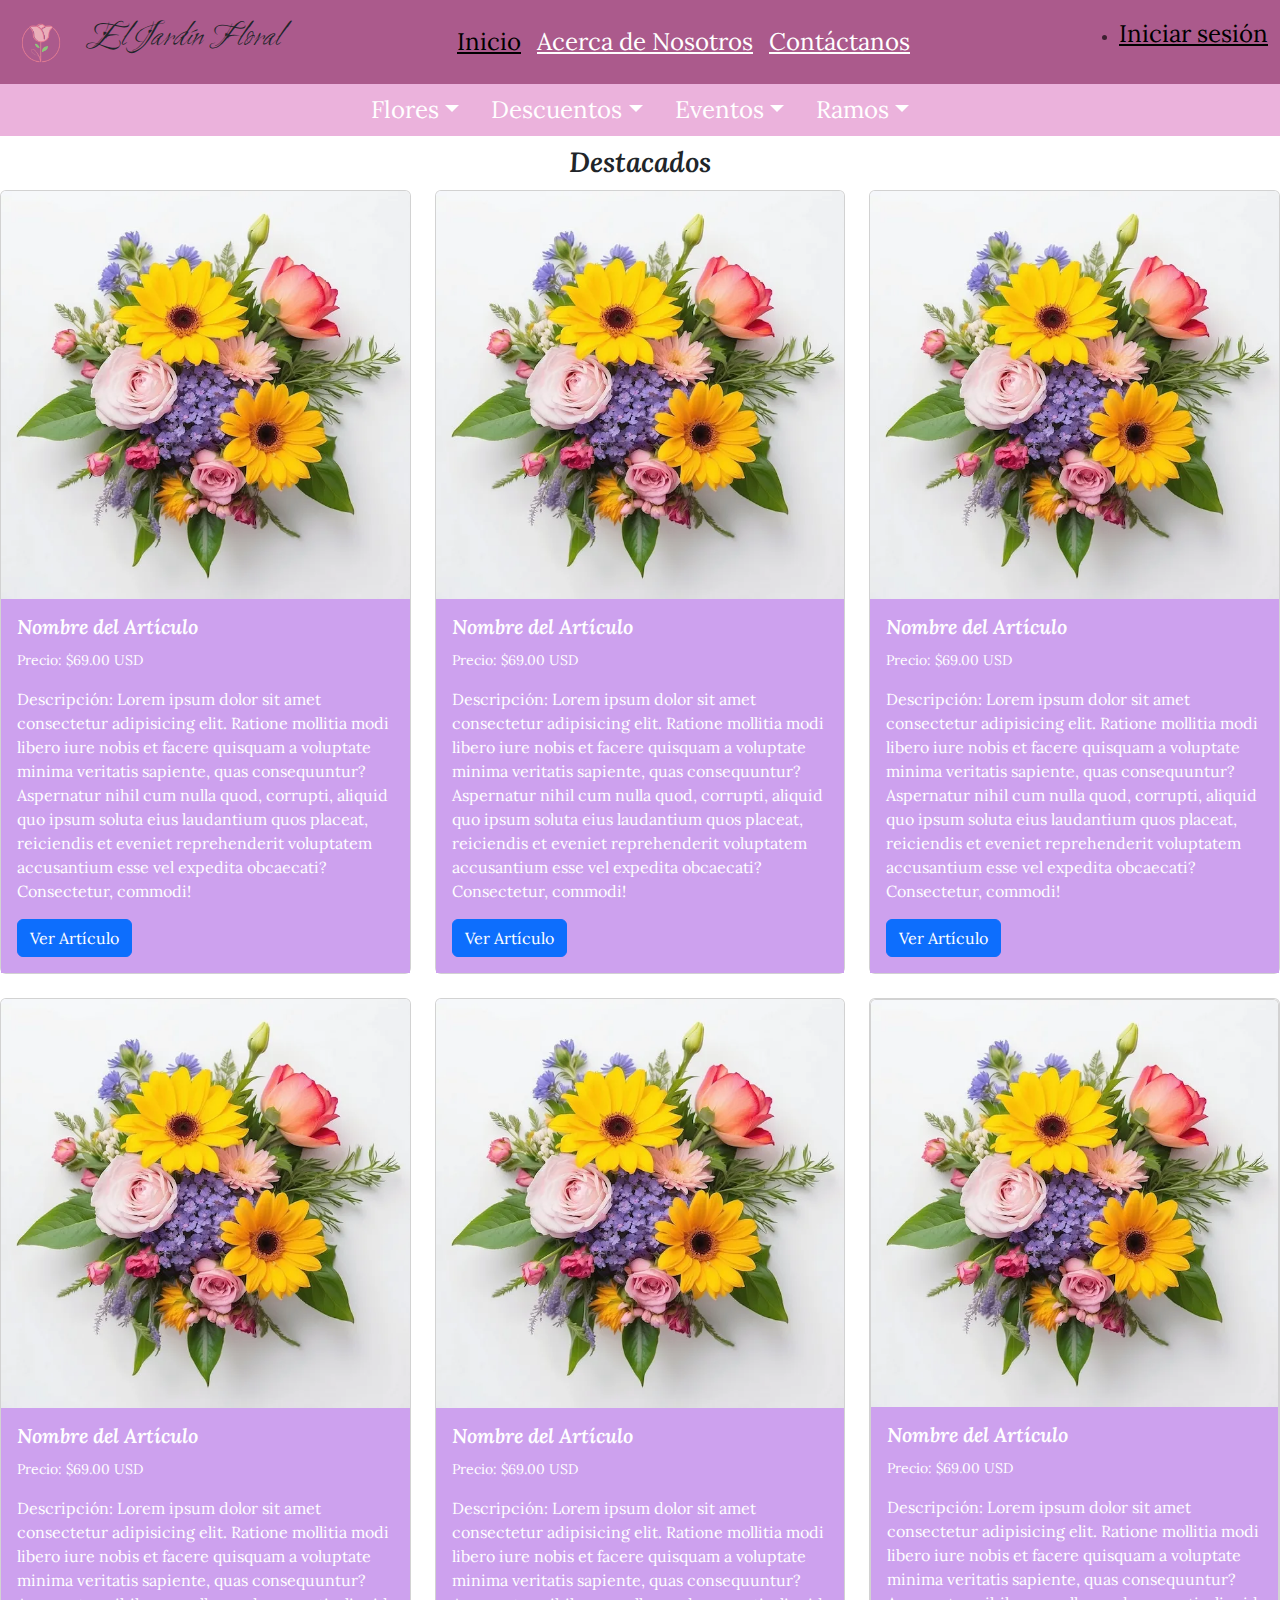
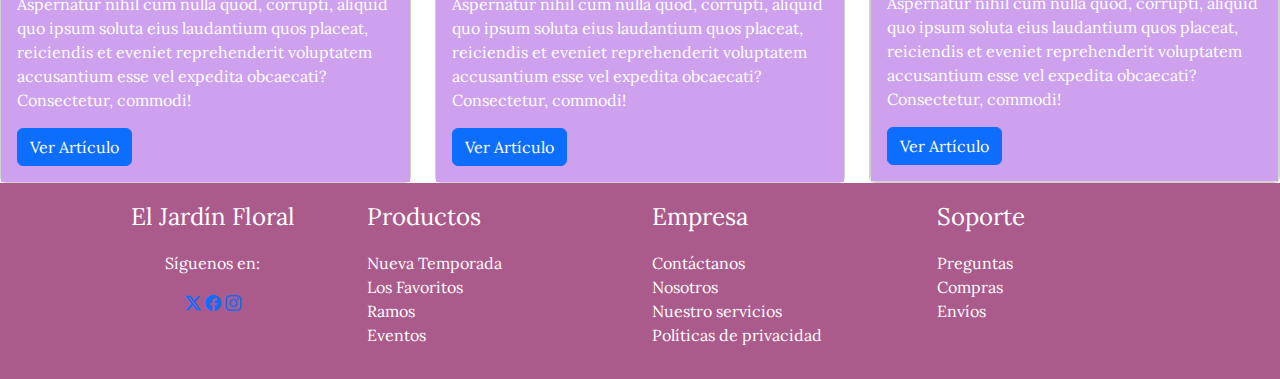
==== commit 44dd2de9: "Se juntan los archivos de validaciones para el formulario de contacto ademas se elimina la pagina ex" ====
--- a/index.html
+++ b/index.html
@@ -21,50 +21,7 @@
     <nav class="navbar sticky-top navbar-expand-lg bg-body-tertiary" id="main-navbar"></nav>
     <!---------------------------->
     <!------------------- Section for the secondary navbar ------------------------>
-    <ul class="nav justify-content-center" id="secondary-navbar">
-        <li class="nav-item dropdown">
-            <a class="nav-link dropdown-toggle secondary-nav-dropmenu" data-bs-toggle="dropdown" href="#" role="button" aria-expanded="false">Flores</a>
-            <ul class="dropdown-menu">
-              <li><a class="dropdown-item" href="#">Rosas</a></li>
-              <li><a class="dropdown-item" href="#">Tulipanes</a></li>
-              <li><a class="dropdown-item" href="#">Orquideas</a></li>
-              <li><a class="dropdown-item" href="#">Girasoles</a></li>
-              <li><hr class="dropdown-divider"></li>
-              <li><a class="dropdown-item" href="#">Otras</a></li>
-            </ul>
-        </li>
-        <li class="nav-item dropdown">
-            <a class="nav-link dropdown-toggle secondary-nav-dropmenu" data-bs-toggle="dropdown" href="#" role="button" aria-expanded="false">Descuentos</a>
-            <ul class="dropdown-menu">
-              <li><a class="dropdown-item" href="#">De temporada</a></li>
-              <li><a class="dropdown-item" href="#">Locales</a></li>
-              <li><hr class="dropdown-divider"></li>
-              <li><a class="dropdown-item" href="#">últimas existencias</a></li>
-            </ul>
-        </li>
-        <li class="nav-item dropdown">
-            <a class="nav-link dropdown-toggle secondary-nav-dropmenu" data-bs-toggle="dropdown" href="#" role="button" aria-expanded="false">Eventos</a>
-            <ul class="dropdown-menu">
-              <li><a class="dropdown-item" href="#">Boda</a></li>
-              <li><a class="dropdown-item" href="#">Baby shower</a></li>
-              <li><a class="dropdown-item" href="#">Cumpleaños</a></li>
-              <li><a class="dropdown-item" href="#">Primera comunión</a></li>
-              <li><hr class="dropdown-divider"></li>
-              <li><a class="dropdown-item" href="#">Personalizados</a></li>
-            </ul>
-        </li>
-        <li class="nav-item dropdown">
-            <a class="nav-link dropdown-toggle secondary-nav-dropmenu" data-bs-toggle="dropdown" href="#" role="button" aria-expanded="false">Ramos</a>
-            <ul class="dropdown-menu">
-              <li><a class="dropdown-item" href="#">Colección San Valentin</a></li>
-              <li><a class="dropdown-item" href="#">Colección Aniversario</a></li>
-              <li><a class="dropdown-item" href="#">Colección Navidad</a></li>
-              <li><a class="dropdown-item" href="#">Colección Año Nuevo</a></li>
-              <li><hr class="dropdown-divider"></li>
-              <li><a class="dropdown-item" href="#">Personalizados</a></li>
-            </ul>
-        </li>
-    </ul>
+    <ul class="nav justify-content-center" id="secondary-navbar"></ul>
     <!----------------------------------------------------------------------------->
     <!-------------------- Section for the main title ----------------------------->
     <h3 id="main-title">Destacados</h3>
@@ -147,7 +104,7 @@
     <!-- Bootstrap JS -->
     <script src="https://cdn.jsdelivr.net/npm/bootstrap@5.3.0-alpha1/dist/js/bootstrap.bundle.min.js"></script>
     <!-- Navigation JS -->
-    <script src="./JS/app.js"></script>
+    <script src="./JS/navigation.js"></script>
     <!-- Animaciones personalizadas -->
     <script>
         document.addEventListener("DOMContentLoaded", () => {
--- a/CSS/styles.css
+++ b/CSS/styles.css
@@ -29,6 +29,9 @@
     background-color: #AB5A8C !important;
 }
 #secondary-navbar{
+    background-color: #EBB2DC !important;
+}
+#about-bar{
     background-color: #EBB2DC !important;
 }
 #general-footer{
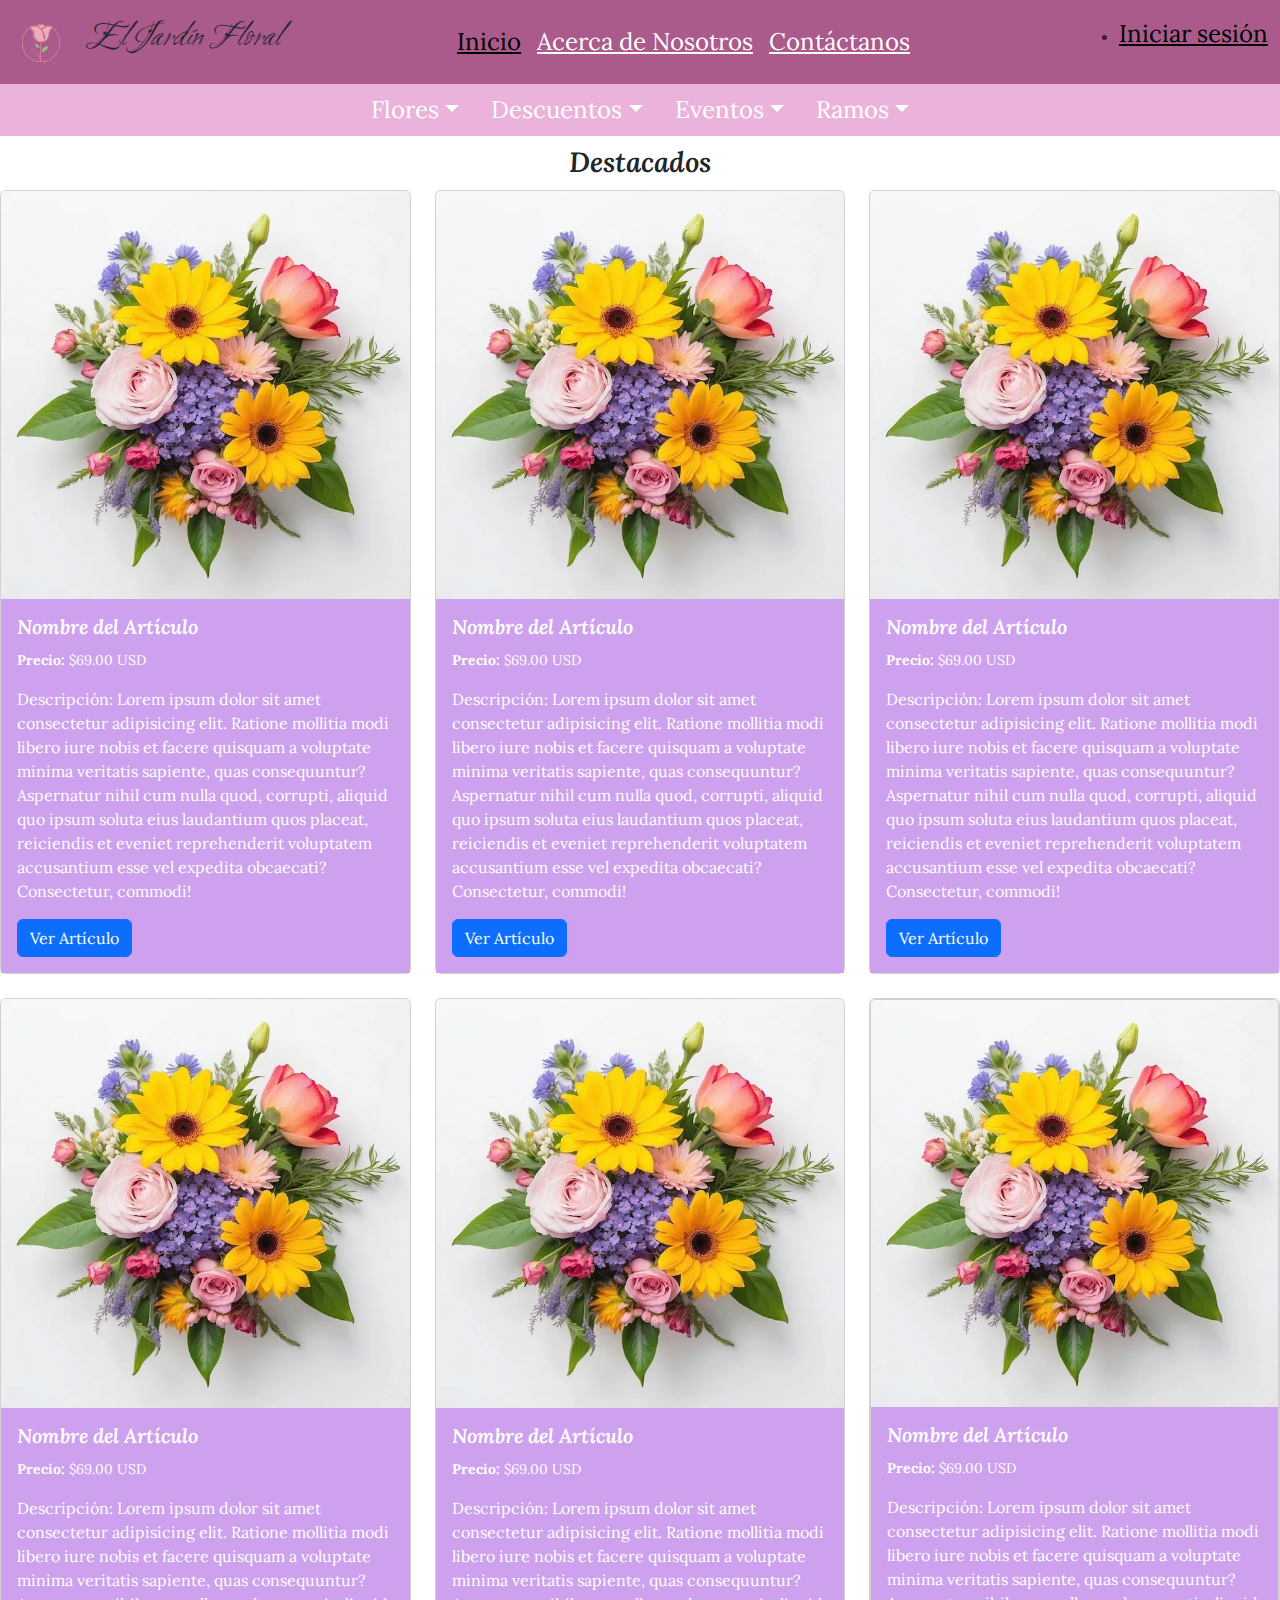
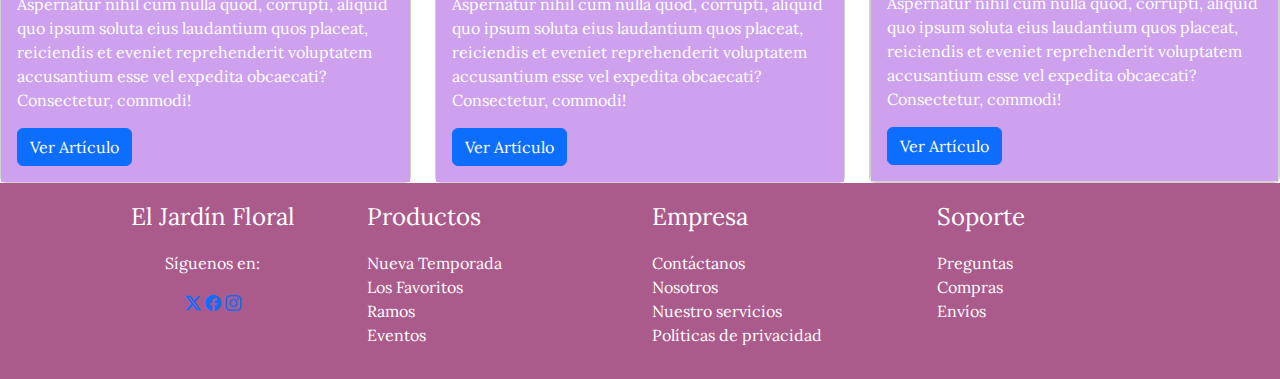
==== commit 837422de: "Se corrigen rutas de imágenes y se añade la etiqueta <b> en la palabra precio" ====
--- a/index.html
+++ b/index.html
@@ -13,7 +13,7 @@
     <link rel="icon" href="./IMG/favicon.ico" type="image/x-icon">
 
     <!-- Archivo CSS personalizado -->
-    <link rel="stylesheet" href="../CSS/styles.css">
+    <link rel="stylesheet" href="./CSS/styles.css">
 </head>
 <body>
     <!-- Section for the main navbar -->
@@ -30,10 +30,10 @@
     <div class="row row-cols-1 row-cols-md-3 g-4">
         <div class="col">
             <div class="card h-100">
-                <img src="../IMG/producto-prueba.webp" class="card-img-top" alt="Product-image">
+                <img src="./IMG/producto-prueba.webp" class="card-img-top" alt="Product-image">
                 <div class="card-body star-product">
                     <h5 class="card-title">Nombre del Artículo</h5>
-                    <p class="card-text"><small class="text-body-secondary star-product">Precio: $69.00 USD</small></p>
+                    <p class="card-text"><small class="text-body-secondary star-product"><b>Precio:</b> $69.00 USD</small></p>
                     <p class="card-text">Descripción: Lorem ipsum dolor sit amet consectetur adipisicing elit. Ratione mollitia modi libero iure nobis et facere quisquam a voluptate minima veritatis sapiente, quas consequuntur? Aspernatur nihil cum nulla quod, corrupti, aliquid quo ipsum soluta eius laudantium quos placeat, reiciendis et eveniet reprehenderit voluptatem accusantium esse vel expedita obcaecati? Consectetur, commodi!</p>
                     <a href="#" class="btn btn-primary">Ver Artículo</a>
                 </div>
@@ -41,10 +41,10 @@
         </div>
         <div class="col">
             <div class="card h-100">
-                <img src="../IMG/producto-prueba.webp" class="card-img-top" alt="Product-image">
+                <img src="./IMG/producto-prueba.webp" class="card-img-top" alt="Product-image">
                 <div class="card-body star-product">
                     <h5 class="card-title">Nombre del Artículo</h5>
-                    <p class="card-text"><small class="text-body-secondary star-product">Precio: $69.00 USD</small></p>
+                    <p class="card-text"><small class="text-body-secondary star-product"><b>Precio:</b> $69.00 USD</small></p>
                     <p class="card-text">Descripción: Lorem ipsum dolor sit amet consectetur adipisicing elit. Ratione mollitia modi libero iure nobis et facere quisquam a voluptate minima veritatis sapiente, quas consequuntur? Aspernatur nihil cum nulla quod, corrupti, aliquid quo ipsum soluta eius laudantium quos placeat, reiciendis et eveniet reprehenderit voluptatem accusantium esse vel expedita obcaecati? Consectetur, commodi!</p>
                     <a href="#" class="btn btn-primary">Ver Artículo</a>
                 </div>
@@ -52,10 +52,10 @@
         </div>
         <div class="col">
             <div class="card h-100">
-                <img src="../IMG/producto-prueba.webp" class="card-img-top" alt="Product-image">
+                <img src="./IMG/producto-prueba.webp" class="card-img-top" alt="Product-image">
                 <div class="card-body star-product">
                     <h5 class="card-title">Nombre del Artículo</h5>
-                    <p class="card-text"><small class="text-body-secondary star-product">Precio: $69.00 USD</small></p>
+                    <p class="card-text"><small class="text-body-secondary star-product"><b>Precio:</b> $69.00 USD</small></p>
                     <p class="card-text">Descripción: Lorem ipsum dolor sit amet consectetur adipisicing elit. Ratione mollitia modi libero iure nobis et facere quisquam a voluptate minima veritatis sapiente, quas consequuntur? Aspernatur nihil cum nulla quod, corrupti, aliquid quo ipsum soluta eius laudantium quos placeat, reiciendis et eveniet reprehenderit voluptatem accusantium esse vel expedita obcaecati? Consectetur, commodi!</p>
                     <a href="#" class="btn btn-primary">Ver Artículo</a>
                 </div>
@@ -63,10 +63,10 @@
         </div>
         <div class="col">
             <div class="card h-100">
-                <img src="../IMG/producto-prueba.webp" class="card-img-top" alt="Product-image">
+                <img src="./IMG/producto-prueba.webp" class="card-img-top" alt="Product-image">
                 <div class="card-body star-product">
                     <h5 class="card-title">Nombre del Artículo</h5>
-                    <p class="card-text"><small class="text-body-secondary star-product">Precio: $69.00 USD</small></p>
+                    <p class="card-text"><small class="text-body-secondary star-product"><b>Precio:</b> $69.00 USD</small></p>
                     <p class="card-text">Descripción: Lorem ipsum dolor sit amet consectetur adipisicing elit. Ratione mollitia modi libero iure nobis et facere quisquam a voluptate minima veritatis sapiente, quas consequuntur? Aspernatur nihil cum nulla quod, corrupti, aliquid quo ipsum soluta eius laudantium quos placeat, reiciendis et eveniet reprehenderit voluptatem accusantium esse vel expedita obcaecati? Consectetur, commodi!</p>
                     <a href="#" class="btn btn-primary">Ver Artículo</a>
                 </div>
@@ -74,10 +74,10 @@
         </div>
         <div class="col">
             <div class="card h-100">
-                <img src="../IMG/producto-prueba.webp" class="card-img-top" alt="Product-image">
+                <img src="./IMG/producto-prueba.webp" class="card-img-top" alt="Product-image">
                 <div class="card-body star-product">
                     <h5 class="card-title">Nombre del Artículo</h5>
-                    <p class="card-text"><small class="text-body-secondary star-product">Precio: $69.00 USD</small></p>
+                    <p class="card-text"><small class="text-body-secondary star-product"><b>Precio:</b> $69.00 USD</small></p>
                     <p class="card-text">Descripción: Lorem ipsum dolor sit amet consectetur adipisicing elit. Ratione mollitia modi libero iure nobis et facere quisquam a voluptate minima veritatis sapiente, quas consequuntur? Aspernatur nihil cum nulla quod, corrupti, aliquid quo ipsum soluta eius laudantium quos placeat, reiciendis et eveniet reprehenderit voluptatem accusantium esse vel expedita obcaecati? Consectetur, commodi!</p>
                     <a href="#" class="btn btn-primary">Ver Artículo</a>
                 </div>
@@ -86,10 +86,10 @@
         <div class="col">
             <div class="card h-100">
                 <div class="card h-100">
-                    <img src="../IMG/producto-prueba.webp" class="card-img-top" alt="Product-image">
+                    <img src="./IMG/producto-prueba.webp" class="card-img-top" alt="Product-image">
                     <div class="card-body star-product">
                         <h5 class="card-title">Nombre del Artículo</h5>
-                        <p class="card-text"><small class="text-body-secondary star-product">Precio: $69.00 USD</small></p>
+                        <p class="card-text"><small class="text-body-secondary star-product"><b>Precio:</b> $69.00 USD</small></p>
                         <p class="card-text">Descripción: Lorem ipsum dolor sit amet consectetur adipisicing elit. Ratione mollitia modi libero iure nobis et facere quisquam a voluptate minima veritatis sapiente, quas consequuntur? Aspernatur nihil cum nulla quod, corrupti, aliquid quo ipsum soluta eius laudantium quos placeat, reiciendis et eveniet reprehenderit voluptatem accusantium esse vel expedita obcaecati? Consectetur, commodi!</p>
                         <a href="#" class="btn btn-primary">Ver Artículo</a>
                     </div>
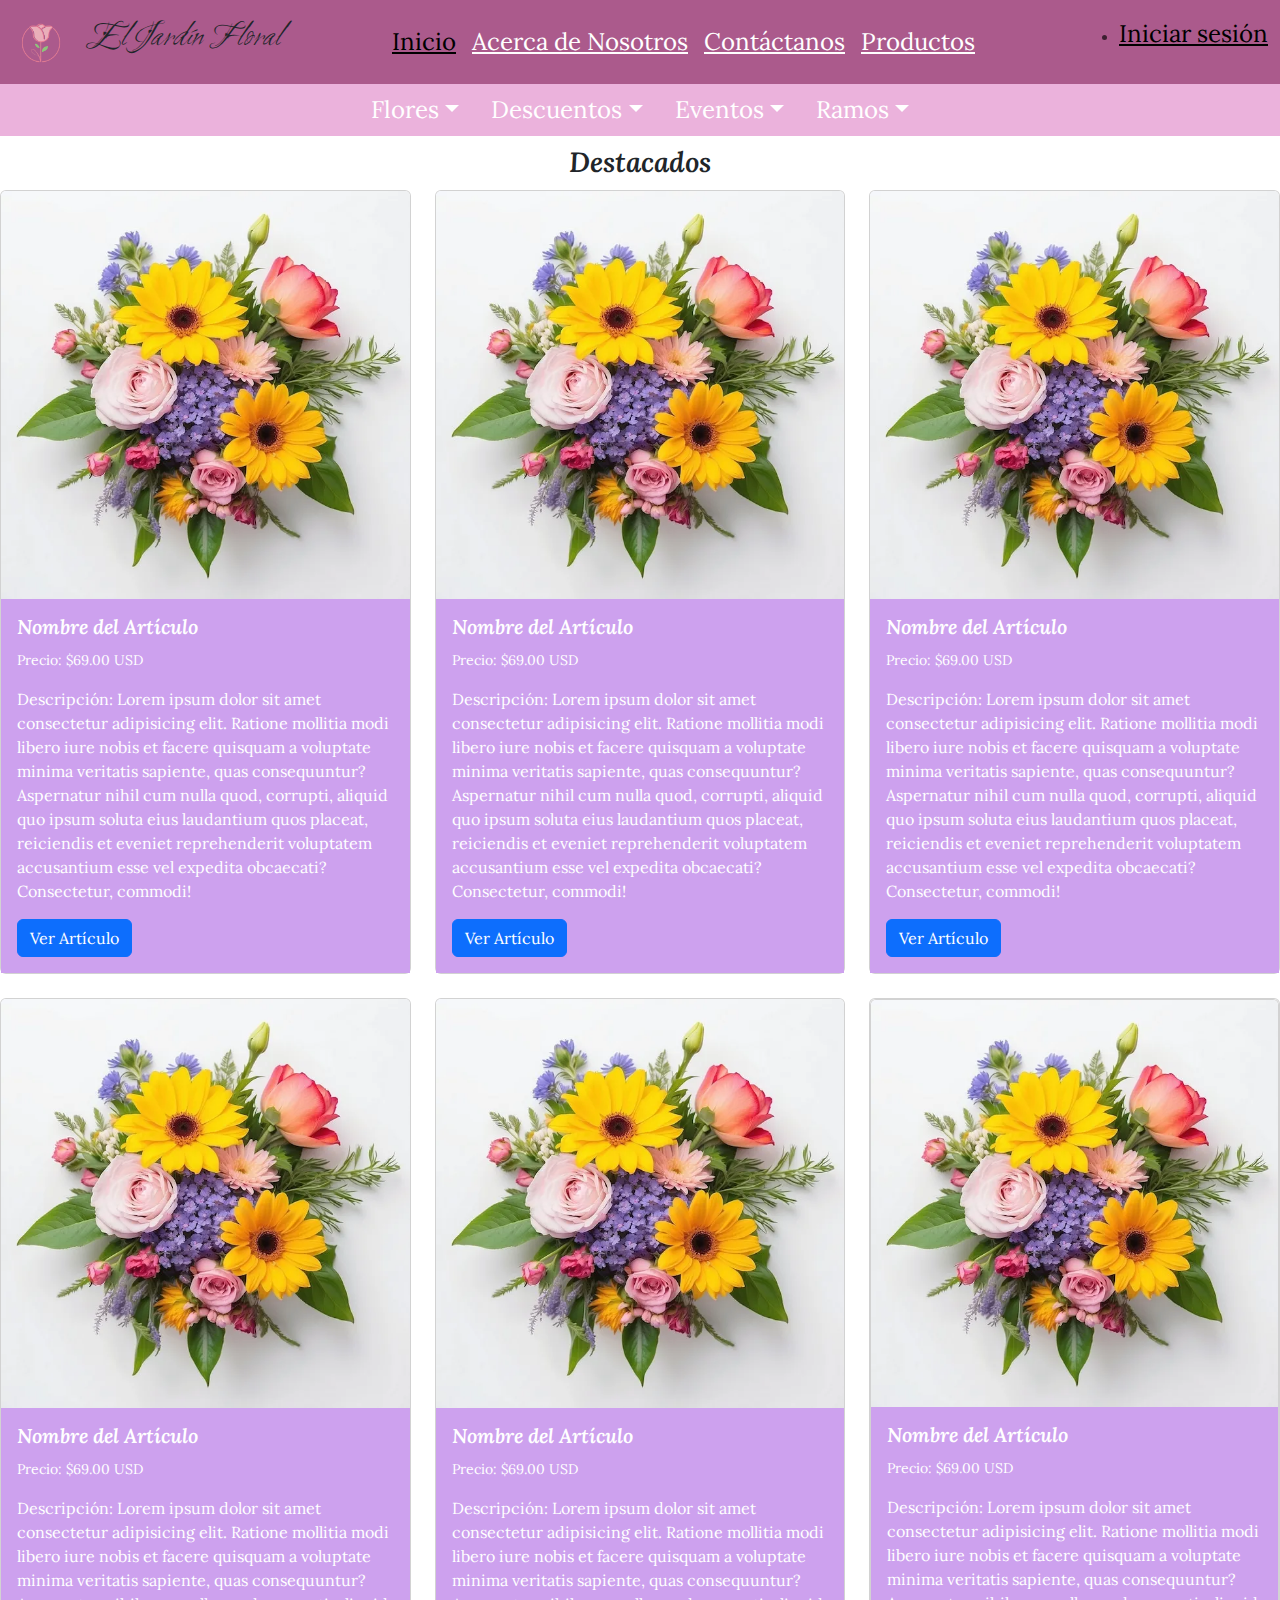
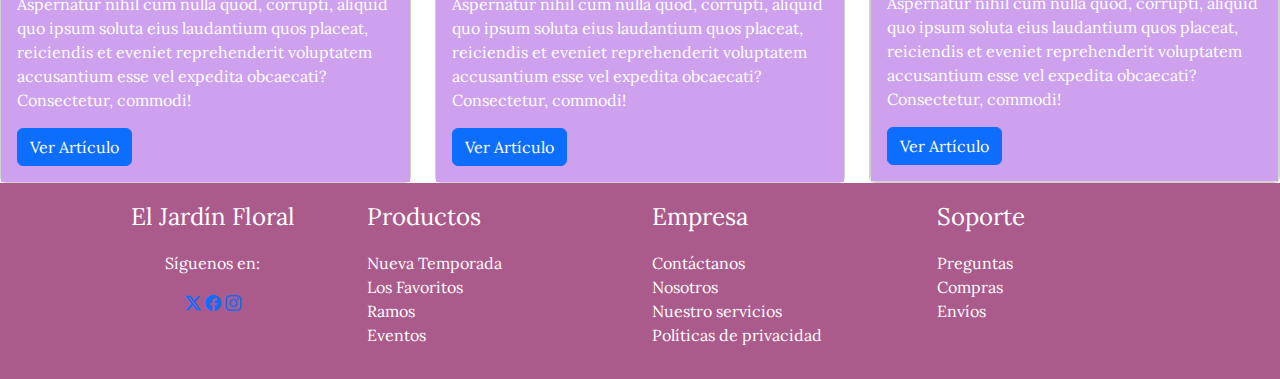
==== commit bb3b862c: "Se agrega página de Edición del producto sin contenido a la barra de navegación" ====
--- a/index.html
+++ b/index.html
@@ -33,7 +33,7 @@
                 <img src="./IMG/producto-prueba.webp" class="card-img-top" alt="Product-image">
                 <div class="card-body star-product">
                     <h5 class="card-title">Nombre del Artículo</h5>
-                    <p class="card-text"><small class="text-body-secondary star-product"><b>Precio:</b> $69.00 USD</small></p>
+                    <p class="card-text"><small class="text-body-secondary star-product">Precio: $69.00 USD</small></p>
                     <p class="card-text">Descripción: Lorem ipsum dolor sit amet consectetur adipisicing elit. Ratione mollitia modi libero iure nobis et facere quisquam a voluptate minima veritatis sapiente, quas consequuntur? Aspernatur nihil cum nulla quod, corrupti, aliquid quo ipsum soluta eius laudantium quos placeat, reiciendis et eveniet reprehenderit voluptatem accusantium esse vel expedita obcaecati? Consectetur, commodi!</p>
                     <a href="#" class="btn btn-primary">Ver Artículo</a>
                 </div>
@@ -44,7 +44,7 @@
                 <img src="./IMG/producto-prueba.webp" class="card-img-top" alt="Product-image">
                 <div class="card-body star-product">
                     <h5 class="card-title">Nombre del Artículo</h5>
-                    <p class="card-text"><small class="text-body-secondary star-product"><b>Precio:</b> $69.00 USD</small></p>
+                    <p class="card-text"><small class="text-body-secondary star-product">Precio: $69.00 USD</small></p>
                     <p class="card-text">Descripción: Lorem ipsum dolor sit amet consectetur adipisicing elit. Ratione mollitia modi libero iure nobis et facere quisquam a voluptate minima veritatis sapiente, quas consequuntur? Aspernatur nihil cum nulla quod, corrupti, aliquid quo ipsum soluta eius laudantium quos placeat, reiciendis et eveniet reprehenderit voluptatem accusantium esse vel expedita obcaecati? Consectetur, commodi!</p>
                     <a href="#" class="btn btn-primary">Ver Artículo</a>
                 </div>
@@ -55,7 +55,7 @@
                 <img src="./IMG/producto-prueba.webp" class="card-img-top" alt="Product-image">
                 <div class="card-body star-product">
                     <h5 class="card-title">Nombre del Artículo</h5>
-                    <p class="card-text"><small class="text-body-secondary star-product"><b>Precio:</b> $69.00 USD</small></p>
+                    <p class="card-text"><small class="text-body-secondary star-product">Precio: $69.00 USD</small></p>
                     <p class="card-text">Descripción: Lorem ipsum dolor sit amet consectetur adipisicing elit. Ratione mollitia modi libero iure nobis et facere quisquam a voluptate minima veritatis sapiente, quas consequuntur? Aspernatur nihil cum nulla quod, corrupti, aliquid quo ipsum soluta eius laudantium quos placeat, reiciendis et eveniet reprehenderit voluptatem accusantium esse vel expedita obcaecati? Consectetur, commodi!</p>
                     <a href="#" class="btn btn-primary">Ver Artículo</a>
                 </div>
@@ -66,7 +66,7 @@
                 <img src="./IMG/producto-prueba.webp" class="card-img-top" alt="Product-image">
                 <div class="card-body star-product">
                     <h5 class="card-title">Nombre del Artículo</h5>
-                    <p class="card-text"><small class="text-body-secondary star-product"><b>Precio:</b> $69.00 USD</small></p>
+                    <p class="card-text"><small class="text-body-secondary star-product">Precio: $69.00 USD</small></p>
                     <p class="card-text">Descripción: Lorem ipsum dolor sit amet consectetur adipisicing elit. Ratione mollitia modi libero iure nobis et facere quisquam a voluptate minima veritatis sapiente, quas consequuntur? Aspernatur nihil cum nulla quod, corrupti, aliquid quo ipsum soluta eius laudantium quos placeat, reiciendis et eveniet reprehenderit voluptatem accusantium esse vel expedita obcaecati? Consectetur, commodi!</p>
                     <a href="#" class="btn btn-primary">Ver Artículo</a>
                 </div>
@@ -77,7 +77,7 @@
                 <img src="./IMG/producto-prueba.webp" class="card-img-top" alt="Product-image">
                 <div class="card-body star-product">
                     <h5 class="card-title">Nombre del Artículo</h5>
-                    <p class="card-text"><small class="text-body-secondary star-product"><b>Precio:</b> $69.00 USD</small></p>
+                    <p class="card-text"><small class="text-body-secondary star-product">Precio: $69.00 USD</small></p>
                     <p class="card-text">Descripción: Lorem ipsum dolor sit amet consectetur adipisicing elit. Ratione mollitia modi libero iure nobis et facere quisquam a voluptate minima veritatis sapiente, quas consequuntur? Aspernatur nihil cum nulla quod, corrupti, aliquid quo ipsum soluta eius laudantium quos placeat, reiciendis et eveniet reprehenderit voluptatem accusantium esse vel expedita obcaecati? Consectetur, commodi!</p>
                     <a href="#" class="btn btn-primary">Ver Artículo</a>
                 </div>
@@ -89,7 +89,7 @@
                     <img src="./IMG/producto-prueba.webp" class="card-img-top" alt="Product-image">
                     <div class="card-body star-product">
                         <h5 class="card-title">Nombre del Artículo</h5>
-                        <p class="card-text"><small class="text-body-secondary star-product"><b>Precio:</b> $69.00 USD</small></p>
+                        <p class="card-text"><small class="text-body-secondary star-product">Precio: $69.00 USD</small></p>
                         <p class="card-text">Descripción: Lorem ipsum dolor sit amet consectetur adipisicing elit. Ratione mollitia modi libero iure nobis et facere quisquam a voluptate minima veritatis sapiente, quas consequuntur? Aspernatur nihil cum nulla quod, corrupti, aliquid quo ipsum soluta eius laudantium quos placeat, reiciendis et eveniet reprehenderit voluptatem accusantium esse vel expedita obcaecati? Consectetur, commodi!</p>
                         <a href="#" class="btn btn-primary">Ver Artículo</a>
                     </div>
